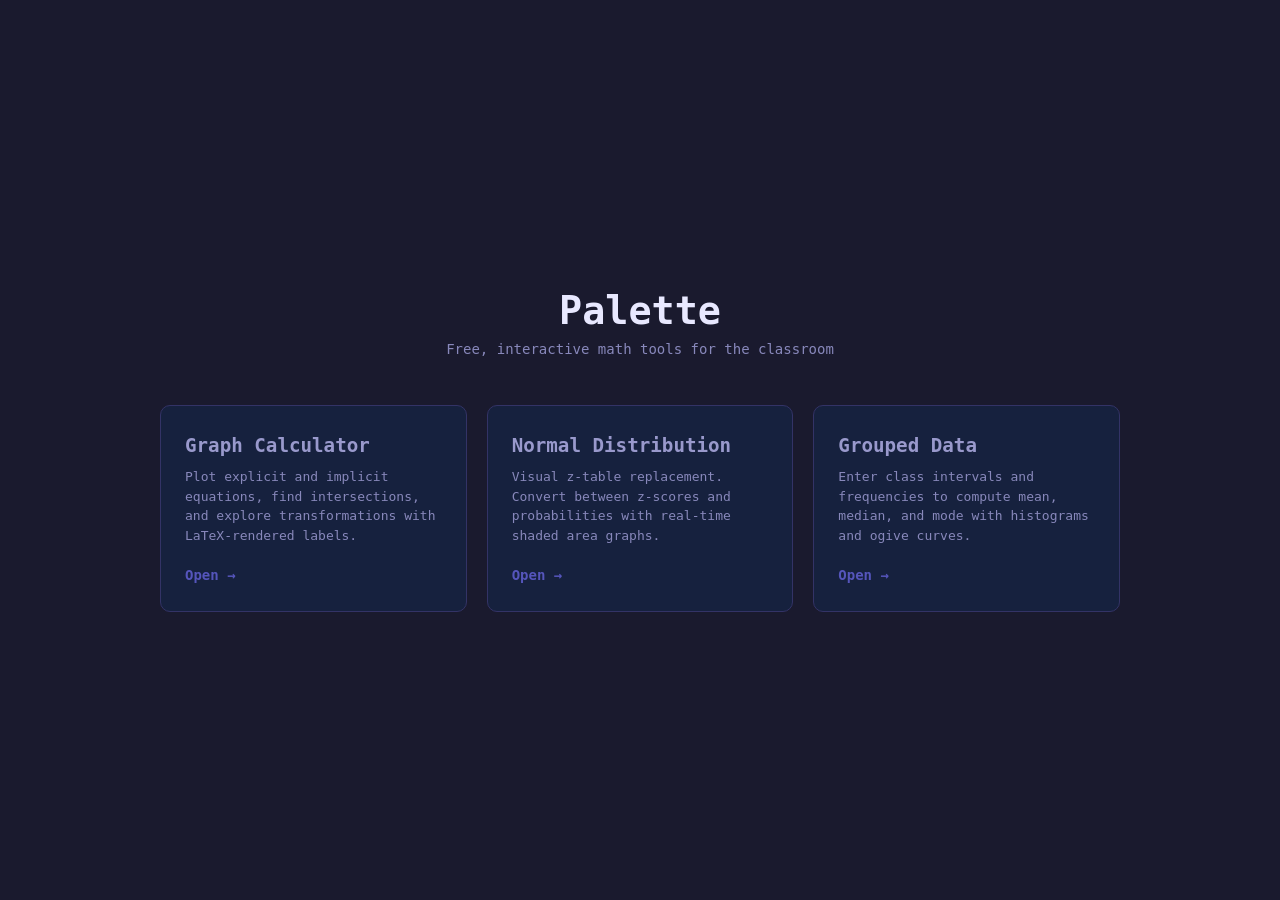
==== index.html @ 42348069 "Add weburl" ====
<!DOCTYPE html>
<html lang="en">
<head>
<meta charset="UTF-8">
<meta name="viewport" content="width=device-width, initial-scale=1.0">
<title>Palette - Math Tools</title>
<style>
  * { margin: 0; padding: 0; box-sizing: border-box; }
  body {
    background: #1a1a2e;
    font-family: 'SF Mono', 'Fira Code', 'Consolas', monospace;
    color: #e8e8ff;
    min-height: 100dvh;
    display: flex;
    flex-direction: column;
    align-items: center;
    justify-content: center;
    padding: 24px;
  }
  h1 {
    font-size: 2.4rem;
    margin-bottom: 8px;
    color: #e8e8ff;
  }
  .subtitle {
    color: #8888bb;
    font-size: 14px;
    margin-bottom: 48px;
    text-align: center;
  }
  .grid {
    display: grid;
    grid-template-columns: repeat(auto-fit, minmax(280px, 1fr));
    gap: 20px;
    width: 100%;
    max-width: 960px;
  }
  .card {
    background: #16213e;
    border: 1px solid #333366;
    border-radius: 10px;
    padding: 28px 24px;
    text-decoration: none;
    color: #e8e8ff;
    transition: border-color 0.2s, transform 0.2s, box-shadow 0.2s;
    display: flex;
    flex-direction: column;
    gap: 10px;
  }
  .card:hover {
    border-color: #5555bb;
    transform: translateY(-3px);
    box-shadow: 0 8px 24px rgba(85, 85, 187, 0.15);
  }
  .card h2 {
    font-size: 1.2rem;
    color: #9999cc;
  }
  .card p {
    font-size: 13px;
    color: #8888bb;
    line-height: 1.5;
  }
  .card .arrow {
    margin-top: auto;
    padding-top: 12px;
    color: #5555bb;
    font-size: 14px;
    font-weight: bold;
  }
  .card:hover .arrow { color: #9999cc; }
</style>
</head>
<body>
  <h1>Palette</h1>
  <p class="subtitle">Free, interactive math tools for the classroom</p>
  <div class="grid">
    <a class="card" href="graph.html">
      <h2>Graph Calculator</h2>
      <p>Plot explicit and implicit equations, find intersections, and explore transformations with LaTeX-rendered labels.</p>
      <span class="arrow">Open &rarr;</span>
    </a>
    <a class="card" href="distribution.html">
      <h2>Normal Distribution</h2>
      <p>Visual z-table replacement. Convert between z-scores and probabilities with real-time shaded area graphs.</p>
      <span class="arrow">Open &rarr;</span>
    </a>
    <a class="card" href="grouped-data.html">
      <h2>Grouped Data</h2>
      <p>Enter class intervals and frequencies to compute mean, median, and mode with histograms and ogive curves.</p>
      <span class="arrow">Open &rarr;</span>
    </a>
  </div>
</body>
</html>
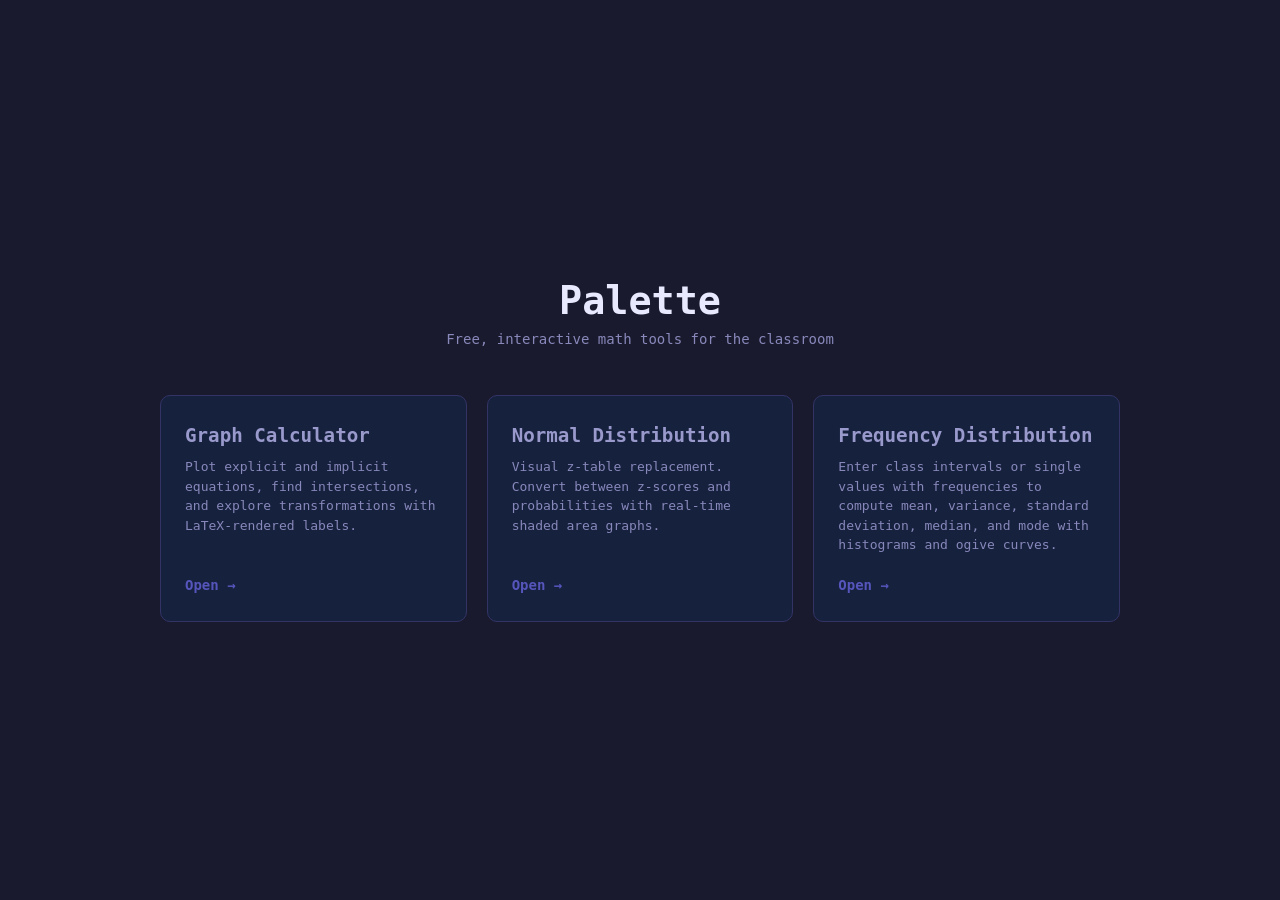
==== commit 3d469fd6: "update" ====
--- a/index.html
+++ b/index.html
@@ -4,12 +4,9 @@
 <meta charset="UTF-8">
 <meta name="viewport" content="width=device-width, initial-scale=1.0">
 <title>Palette - Math Tools</title>
+<link rel="stylesheet" href="css/shared.css">
 <style>
-  * { margin: 0; padding: 0; box-sizing: border-box; }
   body {
-    background: #1a1a2e;
-    font-family: 'SF Mono', 'Fira Code', 'Consolas', monospace;
-    color: #e8e8ff;
     min-height: 100dvh;
     display: flex;
     flex-direction: column;
@@ -20,10 +17,9 @@
   h1 {
     font-size: 2.4rem;
     margin-bottom: 8px;
-    color: #e8e8ff;
   }
   .subtitle {
-    color: #8888bb;
+    color: var(--text-muted);
     font-size: 14px;
     margin-bottom: 48px;
     text-align: center;
@@ -36,60 +32,75 @@
     max-width: 960px;
   }
   .card {
-    background: #16213e;
-    border: 1px solid #333366;
+    background: var(--bg-card);
+    border: 1px solid var(--border);
     border-radius: 10px;
     padding: 28px 24px;
     text-decoration: none;
-    color: #e8e8ff;
+    color: var(--text-primary);
     transition: border-color 0.2s, transform 0.2s, box-shadow 0.2s;
     display: flex;
     flex-direction: column;
     gap: 10px;
   }
   .card:hover {
-    border-color: #5555bb;
+    border-color: var(--accent);
     transform: translateY(-3px);
     box-shadow: 0 8px 24px rgba(85, 85, 187, 0.15);
   }
-  .card h2 {
-    font-size: 1.2rem;
-    color: #9999cc;
-  }
-  .card p {
-    font-size: 13px;
-    color: #8888bb;
-    line-height: 1.5;
-  }
+  .card h2 { font-size: 1.2rem; color: var(--text-secondary); }
+  .card p { font-size: 13px; color: var(--text-muted); line-height: 1.5; }
   .card .arrow {
     margin-top: auto;
     padding-top: 12px;
-    color: #5555bb;
+    color: var(--accent);
     font-size: 14px;
     font-weight: bold;
   }
-  .card:hover .arrow { color: #9999cc; }
+  .card:hover .arrow { color: var(--accent-hover); }
 </style>
 </head>
 <body>
   <h1>Palette</h1>
   <p class="subtitle">Free, interactive math tools for the classroom</p>
-  <div class="grid">
-    <a class="card" href="graph.html">
-      <h2>Graph Calculator</h2>
-      <p>Plot explicit and implicit equations, find intersections, and explore transformations with LaTeX-rendered labels.</p>
-      <span class="arrow">Open &rarr;</span>
-    </a>
-    <a class="card" href="distribution.html">
-      <h2>Normal Distribution</h2>
-      <p>Visual z-table replacement. Convert between z-scores and probabilities with real-time shaded area graphs.</p>
-      <span class="arrow">Open &rarr;</span>
-    </a>
-    <a class="card" href="grouped-data.html">
-      <h2>Grouped Data</h2>
-      <p>Enter class intervals and frequencies to compute mean, median, and mode with histograms and ogive curves.</p>
-      <span class="arrow">Open &rarr;</span>
-    </a>
-  </div>
+  <div class="grid" id="tools-grid"></div>
+
+<script>
+// ============================================================
+// CALCULATOR REGISTRY
+// To add a new calculator, just add an entry to this array:
+// ============================================================
+const tools = [
+  {
+    title: "Graph Calculator",
+    description: "Plot explicit and implicit equations, find intersections, and explore transformations with LaTeX-rendered labels.",
+    href: "calc/graph.html"
+  },
+  {
+    title: "Normal Distribution",
+    description: "Visual z-table replacement. Convert between z-scores and probabilities with real-time shaded area graphs.",
+    href: "calc/distribution.html"
+  },
+  {
+    title: "Frequency Distribution",
+    description: "Enter class intervals or single values with frequencies to compute mean, variance, standard deviation, median, and mode with histograms and ogive curves.",
+    href: "calc/frequency-distribution.html"
+  }
+];
+
+// Render cards from registry
+const grid = document.getElementById('tools-grid');
+tools.forEach(tool => {
+  const card = document.createElement('a');
+  card.className = 'card';
+  card.href = tool.href;
+  card.innerHTML = `
+    <h2>${tool.title}</h2>
+    <p>${tool.description}</p>
+    <span class="arrow">Open &rarr;</span>
+  `;
+  grid.appendChild(card);
+});
+</script>
 </body>
 </html>
--- a/css/shared.css
+++ b/css/shared.css
@@ -0,0 +1,109 @@
+/* Palette - Shared Theme */
+* { margin: 0; padding: 0; box-sizing: border-box; }
+
+:root {
+  --bg-primary: #1a1a2e;
+  --bg-card: #16213e;
+  --border: #333366;
+  --border-focus: #5555bb;
+  --text-primary: #e8e8ff;
+  --text-secondary: #9999cc;
+  --text-muted: #8888bb;
+  --text-dim: #555588;
+  --accent: #5555bb;
+  --accent-hover: #9999cc;
+  --success: #66eebb;
+  --font-mono: 'SF Mono', 'Fira Code', 'Consolas', monospace;
+}
+
+body {
+  background: var(--bg-primary);
+  font-family: var(--font-mono);
+  color: var(--text-primary);
+}
+
+/* Loading screen (shared by PyScript pages) */
+#loading-screen {
+  position: fixed; inset: 0;
+  background: var(--bg-primary);
+  display: flex;
+  flex-direction: column;
+  align-items: center;
+  justify-content: center;
+  z-index: 9999;
+  transition: opacity 0.5s;
+}
+#loading-screen.hidden { opacity: 0; pointer-events: none; }
+
+.loader {
+  width: 48px; height: 48px;
+  border: 4px solid var(--border);
+  border-top-color: var(--text-secondary);
+  border-radius: 50%;
+  animation: spin 1s linear infinite;
+}
+@keyframes spin { to { transform: rotate(360deg); } }
+
+#loading-screen p {
+  margin-top: 18px;
+  color: var(--text-muted);
+  font-size: 15px;
+}
+#loading-screen .sub {
+  margin-top: 6px;
+  color: var(--text-dim);
+  font-size: 12px;
+}
+#loading-progress {
+  margin-top: 14px;
+  width: 220px;
+  height: 4px;
+  background: #2a2a4e;
+  border-radius: 2px;
+  overflow: hidden;
+}
+#loading-progress-bar {
+  height: 100%;
+  width: 0%;
+  background: linear-gradient(90deg, var(--accent), var(--accent-hover));
+  border-radius: 2px;
+  transition: width 0.4s ease;
+}
+
+/* Common input styles */
+input[type="number"],
+input[type="text"] {
+  background: var(--bg-card);
+  color: var(--text-primary);
+  border: 1px solid var(--border);
+  border-radius: 5px;
+  padding: 6px 10px;
+  font-size: 16px;
+  font-family: var(--font-mono);
+  outline: none;
+  caret-color: #aaaaff;
+}
+input:focus { border-color: var(--border-focus); }
+input::placeholder { color: var(--text-dim); }
+
+/* Nav bar */
+#palette-nav {
+  display: flex;
+  align-items: center;
+  padding: 6px 12px;
+  border-bottom: 1px solid var(--border);
+  min-height: 36px;
+}
+#palette-nav a {
+  color: var(--text-muted);
+  text-decoration: none;
+  font-size: 13px;
+  transition: color 0.2s;
+}
+#palette-nav a:hover { color: var(--text-primary); }
+#palette-nav .nav-title {
+  margin-left: auto;
+  color: var(--text-secondary);
+  font-size: 13px;
+  font-weight: bold;
+}
